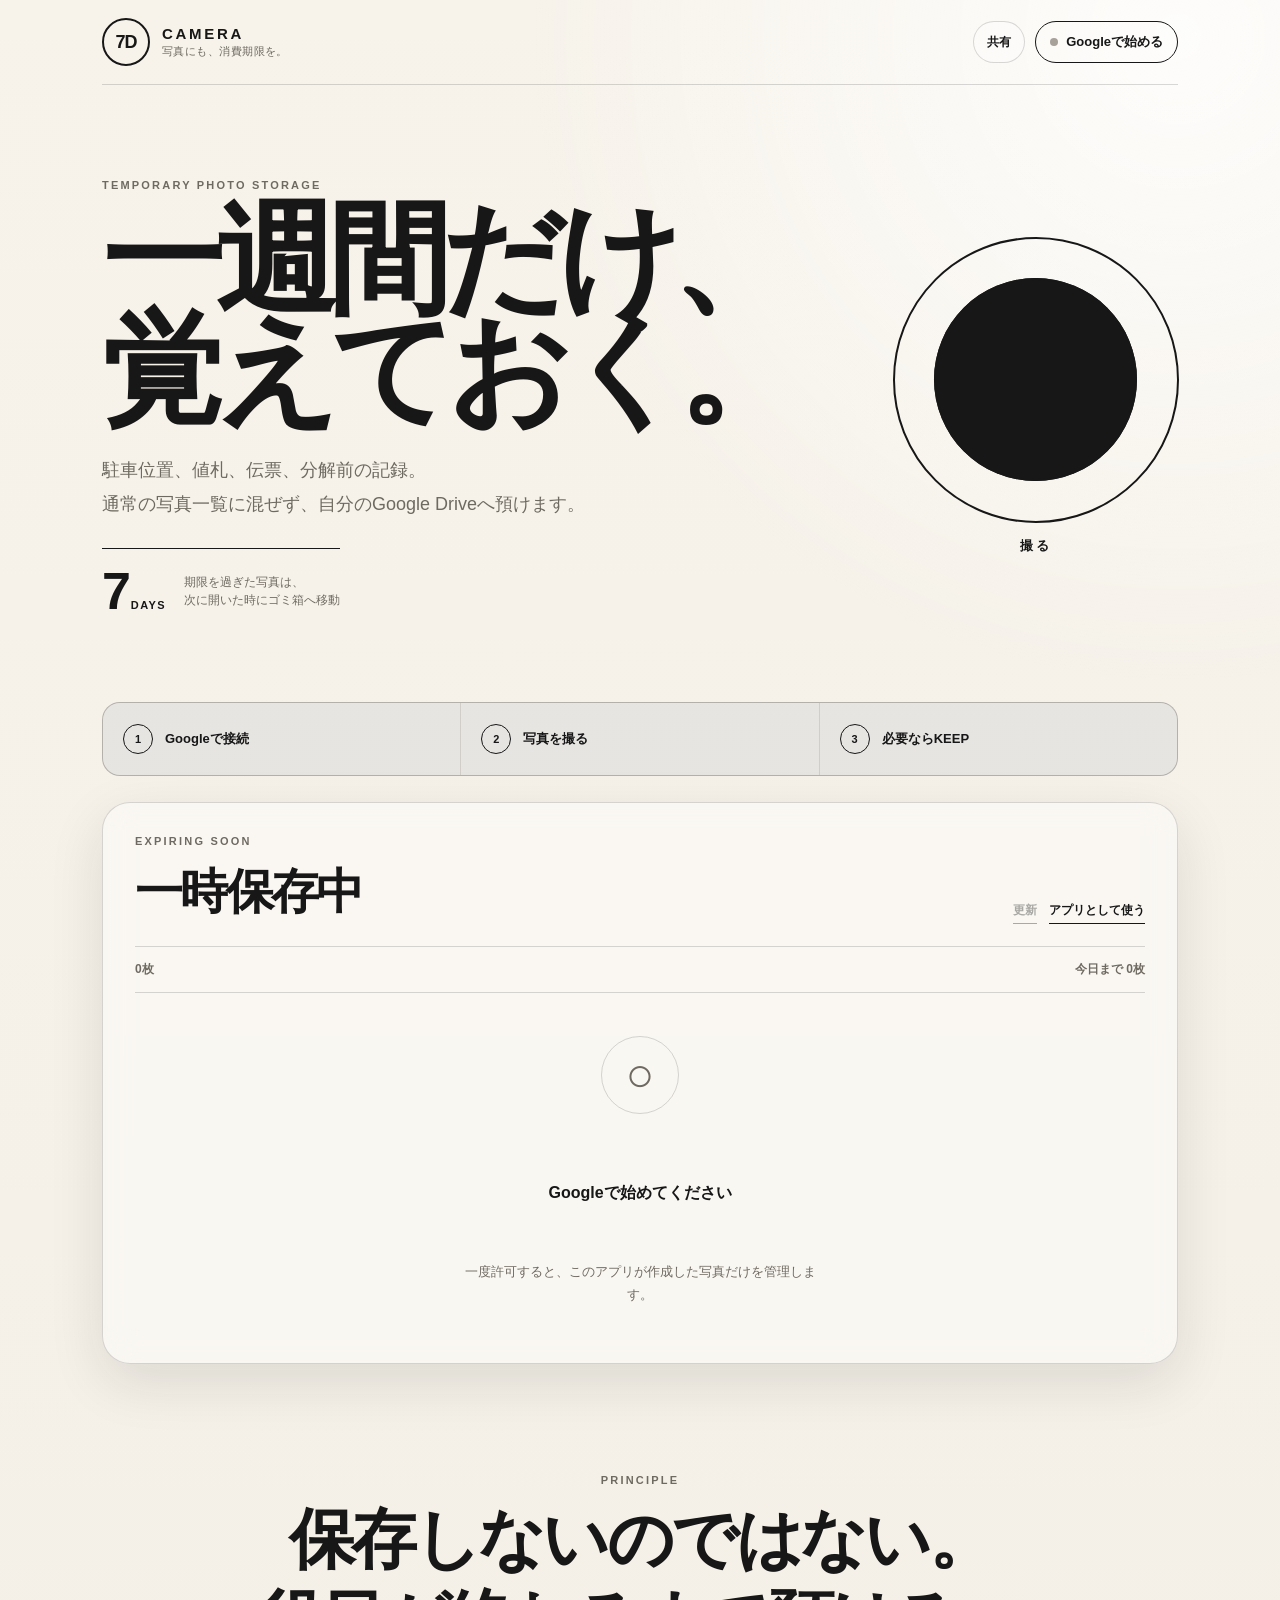
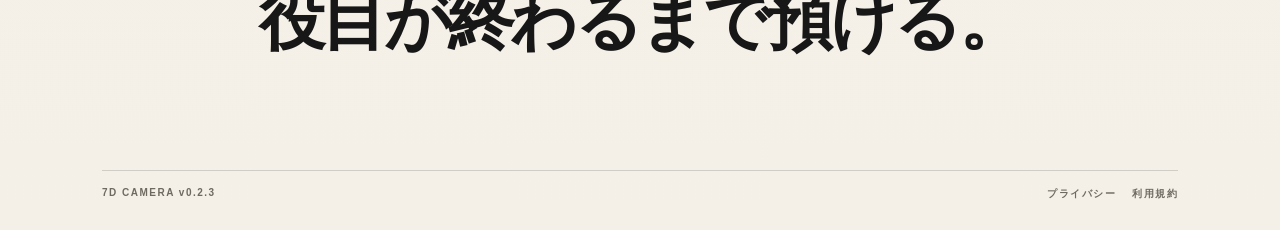
==== index.html @ 696d30a4 "Publish 7D CAMERA v0.2.3" ====
<!doctype html>
<html lang="ja">
<head>
  <meta charset="utf-8">
  <meta name="viewport" content="width=device-width, initial-scale=1, viewport-fit=cover">
  <meta name="theme-color" content="#f4f0e8">
  <meta name="description" content="一週間だけ残ればよい写真を、自分のGoogle Driveへ預ける一時保存カメラ。">
  <title>7D CAMERA</title>
  <link rel="manifest" href="manifest.webmanifest">
  <link rel="icon" href="icons/icon-192.png">
  <link rel="apple-touch-icon" href="icons/icon-192.png">
  <link rel="stylesheet" href="styles.css">
</head>
<body>
  <div class="app-shell">
    <header class="topbar">
      <a class="brand" href="./" aria-label="7D CAMERA ホーム">
        <span class="brand-mark" aria-hidden="true">7D</span>
        <span class="brand-copy">
          <strong>CAMERA</strong>
          <small>写真にも、消費期限を。</small>
        </span>
      </a>
      <div class="topbar-actions">
        <button id="shareButton" class="icon-text-button" type="button" aria-label="7D CAMERAを共有">共有</button>
        <button id="connectButton" class="connect-button" type="button">
          <span class="status-dot" aria-hidden="true"></span>
          <span id="connectLabel">Googleで始める</span>
        </button>
      </div>
    </header>

    <main>
      <section class="hero" aria-labelledby="heroTitle">
        <div class="hero-copy">
          <p class="eyebrow">TEMPORARY PHOTO STORAGE</p>
          <h1 id="heroTitle">一週間だけ、<br>覚えておく。</h1>
          <p class="hero-description">
            駐車位置、値札、伝票、分解前の記録。<br>
            通常の写真一覧に混ぜず、自分のGoogle Driveへ預けます。
          </p>
        </div>

        <button id="cameraButton" class="camera-button" type="button" aria-label="写真を撮る">
          <span class="camera-ring" aria-hidden="true">
            <span class="camera-lens"></span>
          </span>
          <span class="camera-label">撮る</span>
        </button>
        <input id="cameraInput" class="visually-hidden" type="file" accept="image/*" capture="environment">

        <div class="expiry-strip" aria-label="保存ルール">
          <div>
            <span class="expiry-number">7</span>
            <span class="expiry-unit">DAYS</span>
          </div>
          <p>期限を過ぎた写真は、<br>次に開いた時にゴミ箱へ移動</p>
        </div>
      </section>

      <section class="how-it-works" aria-label="使い方">
        <div><span>1</span><p>Googleで接続</p></div>
        <div><span>2</span><p>写真を撮る</p></div>
        <div><span>3</span><p>必要ならKEEP</p></div>
      </section>

      <section class="library" aria-labelledby="libraryTitle">
        <div class="section-heading">
          <div>
            <p class="eyebrow">EXPIRING SOON</p>
            <h2 id="libraryTitle">一時保存中</h2>
          </div>
          <div class="section-actions">
            <button id="refreshButton" class="text-button" type="button" disabled>更新</button>
            <button id="installButton" class="text-button" type="button">アプリとして使う</button>
          </div>
        </div>

        <div id="summaryBar" class="summary-bar" hidden>
          <span id="photoCount">0枚</span>
          <span id="urgentCount">今日まで 0枚</span>
        </div>

        <div id="emptyState" class="empty-state">
          <div class="empty-symbol" aria-hidden="true">○</div>
          <p id="emptyTitle">Googleで始めてください</p>
          <small id="emptyText">写真は、このアプリが作る専用フォルダだけで管理します。</small>
        </div>

        <div id="photoGrid" class="photo-grid" aria-live="polite"></div>
      </section>

      <section class="principle">
        <p class="eyebrow">PRINCIPLE</p>
        <blockquote>保存しないのではない。<br>役目が終わるまで預ける。</blockquote>
      </section>
    </main>

    <footer>
      <span>7D CAMERA <b>v0.2.3</b></span>
      <nav aria-label="法的情報">
        <a href="privacy.html">プライバシー</a>
        <a href="terms.html">利用規約</a>
      </nav>
    </footer>
  </div>

  <dialog id="captureDialog" class="capture-dialog">
    <form method="dialog" class="dialog-card">
      <div class="dialog-image-wrap">
        <img id="capturePreview" alt="撮影した写真の確認">
        <span class="preview-badge">あと7日</span>
      </div>
      <div class="dialog-copy">
        <p class="eyebrow">CONFIRM</p>
        <h2>この写真を預けますか？</h2>
        <p>あなたのGoogle Driveの「7D CAMERA」へ保存します。期限後は、次回起動時にゴミ箱へ移します。</p>
      </div>
      <div class="dialog-actions">
        <button id="retakeButton" class="secondary-button" value="cancel" type="submit">撮り直す</button>
        <button id="saveButton" class="primary-button" value="default" type="button">Driveへ保存</button>
      </div>
    </form>
  </dialog>

  <dialog id="confirmDialog" class="confirm-dialog">
    <form method="dialog" class="dialog-card compact">
      <div class="dialog-copy">
        <p class="eyebrow">CONFIRM</p>
        <h2 id="confirmTitle">写真を削除しますか？</h2>
        <p id="confirmText">Google Driveのゴミ箱へ移します。</p>
      </div>
      <div class="dialog-actions">
        <button class="secondary-button" value="cancel" type="submit">やめる</button>
        <button id="confirmActionButton" class="danger-button" value="default" type="button">ゴミ箱へ</button>
      </div>
    </form>
  </dialog>

  <dialog id="installDialog" class="confirm-dialog">
    <form method="dialog" class="dialog-card compact">
      <div class="dialog-copy">
        <p class="eyebrow">INSTALL</p>
        <h2 id="installTitle">ホーム画面に追加</h2>
        <p id="installText">ブラウザのメニューからホーム画面へ追加できます。</p>
      </div>
      <div class="dialog-actions single-action">
        <button class="primary-button" value="close" type="submit">わかりました</button>
      </div>
    </form>
  </dialog>

  <div id="loadingOverlay" class="loading-overlay" hidden>
    <div class="loader" aria-hidden="true"></div>
    <p id="loadingText">処理しています</p>
  </div>

  <div id="toast" class="toast" role="status" aria-live="polite"></div>

  <template id="photoCardTemplate">
    <article class="photo-card">
      <div class="photo-frame">
        <div class="photo-placeholder" aria-hidden="true"></div>
        <img class="photo-image" alt="一時保存中の写真" loading="lazy">
        <span class="days-badge"></span>
      </div>
      <div class="photo-meta">
        <time class="photo-date"></time>
        <div class="photo-actions">
          <button class="keep-button" type="button">KEEP</button>
          <button class="trash-button" type="button" aria-label="ゴミ箱へ移す">削除</button>
        </div>
      </div>
    </article>
  </template>

  <script src="config.js"></script>
  <script src="https://accounts.google.com/gsi/client" async defer></script>
  <script src="app.js" defer></script>
</body>
</html>
---- styles.css ----
:root {
  color-scheme: light;
  --paper: #f4f0e8;
  --ink: #171717;
  --muted: #6f6a61;
  --line: rgba(23, 23, 23, 0.16);
  --panel: rgba(255, 255, 255, 0.42);
  --white: #fffef9;
  --danger: #9b2c24;
  --shadow: 0 18px 55px rgba(27, 24, 20, 0.11);
  --radius-lg: 28px;
  --radius-md: 18px;
  --safe-top: env(safe-area-inset-top, 0px);
  --safe-bottom: env(safe-area-inset-bottom, 0px);
  font-family: Inter, "Helvetica Neue", Arial, "Hiragino Kaku Gothic ProN", "Yu Gothic", sans-serif;
}

* { box-sizing: border-box; }

html { background: var(--paper); }

body {
  margin: 0;
  min-width: 320px;
  background:
    radial-gradient(circle at 92% 2%, rgba(255,255,255,.82), transparent 30%),
    linear-gradient(180deg, #f7f3eb 0%, var(--paper) 100%);
  color: var(--ink);
  min-height: 100vh;
}

button, input { font: inherit; }
button { color: inherit; }
button:focus-visible, a:focus-visible { outline: 3px solid var(--ink); outline-offset: 4px; }

.app-shell {
  width: min(100%, 1120px);
  margin: 0 auto;
  padding: calc(18px + var(--safe-top)) 22px calc(28px + var(--safe-bottom));
}

.topbar {
  display: flex;
  align-items: center;
  justify-content: space-between;
  gap: 18px;
  padding-bottom: 18px;
  border-bottom: 1px solid var(--line);
}

.brand {
  display: inline-flex;
  align-items: center;
  gap: 12px;
  color: inherit;
  text-decoration: none;
}

.brand-mark {
  display: grid;
  place-items: center;
  width: 48px;
  height: 48px;
  border: 2px solid var(--ink);
  border-radius: 50%;
  font-size: 18px;
  font-weight: 800;
  letter-spacing: -0.06em;
}

.brand-copy { display: grid; gap: 2px; }
.brand-copy strong { font-size: 15px; letter-spacing: .18em; }
.brand-copy small { color: var(--muted); font-size: 11px; letter-spacing: .04em; }

.connect-button {
  display: inline-flex;
  align-items: center;
  gap: 8px;
  min-height: 42px;
  padding: 0 14px;
  border: 1px solid var(--ink);
  border-radius: 999px;
  background: transparent;
  font-size: 13px;
  font-weight: 700;
  cursor: pointer;
}

.status-dot {
  width: 8px;
  height: 8px;
  border-radius: 50%;
  background: #a7a199;
}
.connect-button.connected .status-dot { background: #1f7a4f; }
.connect-button:disabled { opacity: .55; cursor: wait; }

.hero {
  display: grid;
  grid-template-columns: minmax(0, 1.45fr) minmax(220px, .55fr);
  grid-template-areas:
    "copy camera"
    "expiry camera";
  gap: 26px 42px;
  padding: clamp(48px, 8vw, 94px) 0 clamp(54px, 8vw, 90px);
}

.hero-copy { grid-area: copy; align-self: end; }
.eyebrow {
  margin: 0 0 13px;
  color: var(--muted);
  font-size: 11px;
  font-weight: 800;
  letter-spacing: .2em;
}

h1 {
  margin: 0;
  max-width: 760px;
  font-size: clamp(54px, 9.5vw, 126px);
  line-height: .91;
  letter-spacing: -.075em;
  font-weight: 780;
}

.hero-description {
  margin: 28px 0 0;
  color: var(--muted);
  font-size: clamp(14px, 1.8vw, 18px);
  line-height: 1.9;
}

.camera-button {
  grid-area: camera;
  align-self: center;
  justify-self: center;
  display: grid;
  justify-items: center;
  gap: 14px;
  border: 0;
  background: transparent;
  cursor: pointer;
}

.camera-ring {
  display: grid;
  place-items: center;
  width: clamp(184px, 26vw, 286px);
  aspect-ratio: 1;
  border: 2px solid var(--ink);
  border-radius: 50%;
  transition: transform .2s ease, background .2s ease;
}

.camera-lens {
  width: 72%;
  aspect-ratio: 1;
  border-radius: 50%;
  background: var(--ink);
  box-shadow: inset 0 0 0 2px var(--ink);
  transition: transform .2s ease, background .2s ease;
}
.camera-button:hover .camera-ring { transform: scale(1.025); background: rgba(255,255,255,.45); }
.camera-button:active .camera-lens { transform: scale(.92); }
.camera-button:disabled { opacity: .42; cursor: not-allowed; }
.camera-label { font-size: 13px; font-weight: 800; letter-spacing: .18em; }

.expiry-strip {
  grid-area: expiry;
  display: flex;
  align-items: center;
  gap: 18px;
  width: fit-content;
  padding-top: 22px;
  border-top: 1px solid var(--ink);
}
.expiry-strip > div { display: flex; align-items: baseline; gap: 4px; }
.expiry-number { font-size: 52px; line-height: .8; font-weight: 800; letter-spacing: -.08em; }
.expiry-unit { font-size: 11px; font-weight: 800; letter-spacing: .13em; }
.expiry-strip p { margin: 0; color: var(--muted); font-size: 12px; line-height: 1.55; }

.library {
  padding: 32px;
  border: 1px solid var(--line);
  border-radius: var(--radius-lg);
  background: var(--panel);
  backdrop-filter: blur(14px);
  box-shadow: var(--shadow);
}

.section-heading {
  display: flex;
  justify-content: space-between;
  align-items: end;
  gap: 18px;
  margin-bottom: 22px;
}
.section-heading h2 { margin: 0; font-size: clamp(28px, 4vw, 48px); letter-spacing: -.055em; }
.section-actions { display: flex; gap: 12px; }
.text-button {
  padding: 0 0 4px;
  border: 0;
  border-bottom: 1px solid currentColor;
  background: transparent;
  font-size: 12px;
  font-weight: 800;
  cursor: pointer;
}
.text-button:disabled { opacity: .35; cursor: not-allowed; }

.summary-bar {
  display: flex;
  justify-content: space-between;
  gap: 12px;
  margin-bottom: 18px;
  padding: 14px 0;
  border-top: 1px solid var(--line);
  border-bottom: 1px solid var(--line);
  color: var(--muted);
  font-size: 12px;
  font-weight: 700;
}

.empty-state {
  display: grid;
  place-items: center;
  min-height: 320px;
  text-align: center;
}
.empty-symbol {
  display: grid;
  place-items: center;
  width: 78px;
  height: 78px;
  margin-bottom: 20px;
  border: 1px solid var(--line);
  border-radius: 50%;
  color: var(--muted);
  font-size: 48px;
  font-weight: 200;
}
.empty-state p { margin: 0 0 8px; font-weight: 800; }
.empty-state small { max-width: 370px; color: var(--muted); line-height: 1.7; }

.photo-grid {
  display: grid;
  grid-template-columns: repeat(3, minmax(0, 1fr));
  gap: 24px 18px;
}

.photo-card { min-width: 0; }
.photo-frame {
  position: relative;
  overflow: hidden;
  aspect-ratio: 4 / 3;
  border-radius: var(--radius-md);
  background: #ddd8cf;
}
.photo-image { width: 100%; height: 100%; object-fit: cover; display: block; opacity: 0; transition: opacity .25s ease; }
.photo-image.loaded { opacity: 1; }
.photo-placeholder {
  position: absolute;
  inset: 0;
  background: linear-gradient(105deg, #ded9d0 20%, #ece8df 40%, #ded9d0 60%);
  background-size: 220% 100%;
  animation: shimmer 1.4s linear infinite;
}
.photo-image.loaded + .days-badge ~ .photo-placeholder { display: none; }
.days-badge {
  position: absolute;
  top: 12px;
  left: 12px;
  padding: 7px 10px;
  border-radius: 999px;
  background: rgba(19,19,19,.82);
  color: white;
  font-size: 11px;
  font-weight: 800;
  backdrop-filter: blur(8px);
}
.days-badge.urgent { background: rgba(142, 43, 34, .9); }
.photo-meta {
  display: flex;
  align-items: center;
  justify-content: space-between;
  gap: 12px;
  padding: 11px 3px 0;
}
.photo-date { color: var(--muted); font-size: 11px; }
.photo-actions { display: flex; align-items: center; gap: 10px; }
.keep-button, .trash-button {
  border: 0;
  background: transparent;
  font-size: 11px;
  font-weight: 850;
  letter-spacing: .08em;
  cursor: pointer;
}
.keep-button { padding: 4px 0; border-bottom: 1px solid currentColor; }
.trash-button { color: var(--muted); padding: 4px 0; }

.principle { padding: clamp(62px, 10vw, 110px) 0; text-align: center; }
.principle blockquote { margin: 0; font-size: clamp(28px, 5.3vw, 66px); line-height: 1.22; letter-spacing: -.055em; font-weight: 720; }

footer {
  display: flex;
  justify-content: space-between;
  padding-top: 16px;
  border-top: 1px solid var(--line);
  color: var(--muted);
  font-size: 10px;
  font-weight: 800;
  letter-spacing: .15em;
}

.capture-dialog, .confirm-dialog {
  width: min(calc(100% - 28px), 620px);
  max-height: calc(100vh - 28px);
  padding: 0;
  border: 0;
  border-radius: 26px;
  background: var(--white);
  color: var(--ink);
  box-shadow: 0 28px 90px rgba(0,0,0,.25);
}
.capture-dialog::backdrop, .confirm-dialog::backdrop { background: rgba(18,17,15,.62); backdrop-filter: blur(8px); }
.dialog-card { padding: 18px; }
.dialog-card.compact { padding: 30px; }
.dialog-image-wrap { position: relative; overflow: hidden; aspect-ratio: 4/3; border-radius: 18px; background: #ddd; }
.dialog-image-wrap img { width: 100%; height: 100%; object-fit: contain; background: #181818; }
.preview-badge { position: absolute; top: 14px; left: 14px; padding: 8px 11px; border-radius: 999px; background: rgba(255,255,255,.9); font-size: 11px; font-weight: 800; }
.dialog-copy { padding: 22px 4px 18px; }
.dialog-copy h2 { margin: 0 0 10px; font-size: 28px; letter-spacing: -.04em; }
.dialog-copy p:not(.eyebrow) { margin: 0; color: var(--muted); font-size: 13px; line-height: 1.7; }
.dialog-actions { display: grid; grid-template-columns: 1fr 1.3fr; gap: 10px; }
.dialog-actions button { min-height: 50px; border-radius: 999px; font-weight: 800; cursor: pointer; }
.secondary-button { border: 1px solid var(--line); background: transparent; }
.primary-button { border: 1px solid var(--ink); background: var(--ink); color: white; }
.danger-button { border: 1px solid var(--danger); background: var(--danger); color: white; }

.loading-overlay {
  position: fixed;
  inset: 0;
  z-index: 100;
  display: grid;
  place-content: center;
  justify-items: center;
  gap: 16px;
  background: rgba(244,240,232,.84);
  backdrop-filter: blur(12px);
}
.loading-overlay[hidden] { display: none; }
.loader { width: 42px; height: 42px; border: 3px solid rgba(23,23,23,.16); border-top-color: var(--ink); border-radius: 50%; animation: spin .8s linear infinite; }
.loading-overlay p { margin: 0; font-size: 13px; font-weight: 800; }

.toast {
  position: fixed;
  z-index: 120;
  left: 50%;
  bottom: calc(22px + var(--safe-bottom));
  transform: translate(-50%, 24px);
  max-width: calc(100% - 36px);
  padding: 12px 16px;
  border-radius: 999px;
  background: var(--ink);
  color: white;
  font-size: 12px;
  font-weight: 700;
  opacity: 0;
  pointer-events: none;
  transition: opacity .2s ease, transform .2s ease;
}
.toast.show { opacity: 1; transform: translate(-50%, 0); }

.visually-hidden {
  position: absolute !important;
  width: 1px !important;
  height: 1px !important;
  padding: 0 !important;
  margin: -1px !important;
  overflow: hidden !important;
  clip: rect(0, 0, 0, 0) !important;
  white-space: nowrap !important;
  border: 0 !important;
}

@keyframes shimmer { to { background-position-x: -220%; } }
@keyframes spin { to { transform: rotate(360deg); } }

@media (max-width: 820px) {
  .hero {
    grid-template-columns: 1fr;
    grid-template-areas: "copy" "camera" "expiry";
  }
  .camera-button { margin-top: 18px; }
  .camera-ring { width: min(58vw, 260px); }
  .expiry-strip { justify-self: center; }
  .photo-grid { grid-template-columns: repeat(2, minmax(0, 1fr)); }
}

@media (max-width: 560px) {
  .app-shell { padding-left: 14px; padding-right: 14px; }
  .brand-copy small { display: none; }
  .connect-button { padding: 0 12px; }
  .hero { padding-top: 44px; }
  h1 { font-size: clamp(52px, 17vw, 84px); }
  .hero-description br { display: none; }
  .library { padding: 22px 14px; border-radius: 22px; }
  .section-heading { align-items: start; }
  .section-actions { flex-direction: column; align-items: flex-end; }
  .photo-grid { gap: 18px 10px; }
  .photo-meta { align-items: flex-start; flex-direction: column; gap: 7px; }
  .photo-actions { width: 100%; justify-content: space-between; }
  .empty-state { min-height: 280px; padding: 0 20px; }
  .dialog-card { padding: 10px; }
  .dialog-card.compact { padding: 24px 18px; }
  .dialog-copy { padding-left: 8px; padding-right: 8px; }
}

@media (prefers-reduced-motion: reduce) {
  *, *::before, *::after { scroll-behavior: auto !important; animation-duration: .001ms !important; animation-iteration-count: 1 !important; transition-duration: .001ms !important; }
}

/* Public distribution additions */
.topbar-actions { display: flex; align-items: center; gap: 10px; }
.icon-text-button {
  min-height: 42px;
  padding: 0 13px;
  border: 1px solid var(--line);
  border-radius: 999px;
  background: rgba(255,255,255,.28);
  font-size: 12px;
  font-weight: 800;
  cursor: pointer;
}
.how-it-works {
  display: grid;
  grid-template-columns: repeat(3, 1fr);
  gap: 1px;
  margin: 0 0 26px;
  overflow: hidden;
  border: 1px solid var(--line);
  border-radius: 18px;
  background: var(--line);
}
.how-it-works > div {
  display: flex;
  align-items: center;
  gap: 12px;
  min-height: 72px;
  padding: 16px 20px;
  background: rgba(255,255,255,.46);
}
.how-it-works span {
  display: grid;
  place-items: center;
  flex: 0 0 auto;
  width: 30px;
  height: 30px;
  border: 1px solid var(--ink);
  border-radius: 50%;
  font-size: 11px;
  font-weight: 850;
}
.how-it-works p { margin: 0; font-size: 13px; font-weight: 800; }
footer nav { display: flex; gap: 16px; }
footer a { color: inherit; text-decoration: none; border-bottom: 1px solid transparent; }
footer a:hover { border-bottom-color: currentColor; }
footer b { font-weight: 800; }
.dialog-actions.single-action { grid-template-columns: 1fr; }

.legal-page { min-height: 100vh; }
.legal-shell {
  width: min(calc(100% - 36px), 760px);
  margin: 0 auto;
  padding: calc(44px + var(--safe-top)) 0 calc(64px + var(--safe-bottom));
}
.legal-back { display: inline-block; margin-bottom: 64px; color: var(--ink); font-size: 13px; font-weight: 800; text-decoration: none; }
.legal-shell h1 { max-width: none; font-size: clamp(46px, 9vw, 84px); line-height: .95; }
.legal-updated { margin: 20px 0 52px; color: var(--muted); font-size: 12px; }
.legal-shell section { padding: 26px 0; border-top: 1px solid var(--line); }
.legal-shell h2 { margin: 0 0 12px; font-size: 20px; letter-spacing: -.03em; }
.legal-shell p { margin: 0 0 12px; color: var(--muted); font-size: 14px; line-height: 1.9; }
.legal-shell p:last-child { margin-bottom: 0; }
.legal-shell a { color: var(--ink); }
.legal-shell code { padding: 2px 5px; border-radius: 5px; background: rgba(23,23,23,.07); color: var(--ink); }

@media (max-width: 560px) {
  .topbar { align-items: flex-start; }
  .topbar-actions { flex-direction: column-reverse; align-items: flex-end; gap: 7px; }
  .icon-text-button { min-height: 34px; padding: 0 10px; }
  .connect-button { min-height: 38px; }
  .how-it-works { grid-template-columns: 1fr; }
  .how-it-works > div { min-height: 58px; }
  footer { align-items: flex-start; gap: 18px; }
  footer nav { flex-direction: column; gap: 8px; text-align: right; }
}
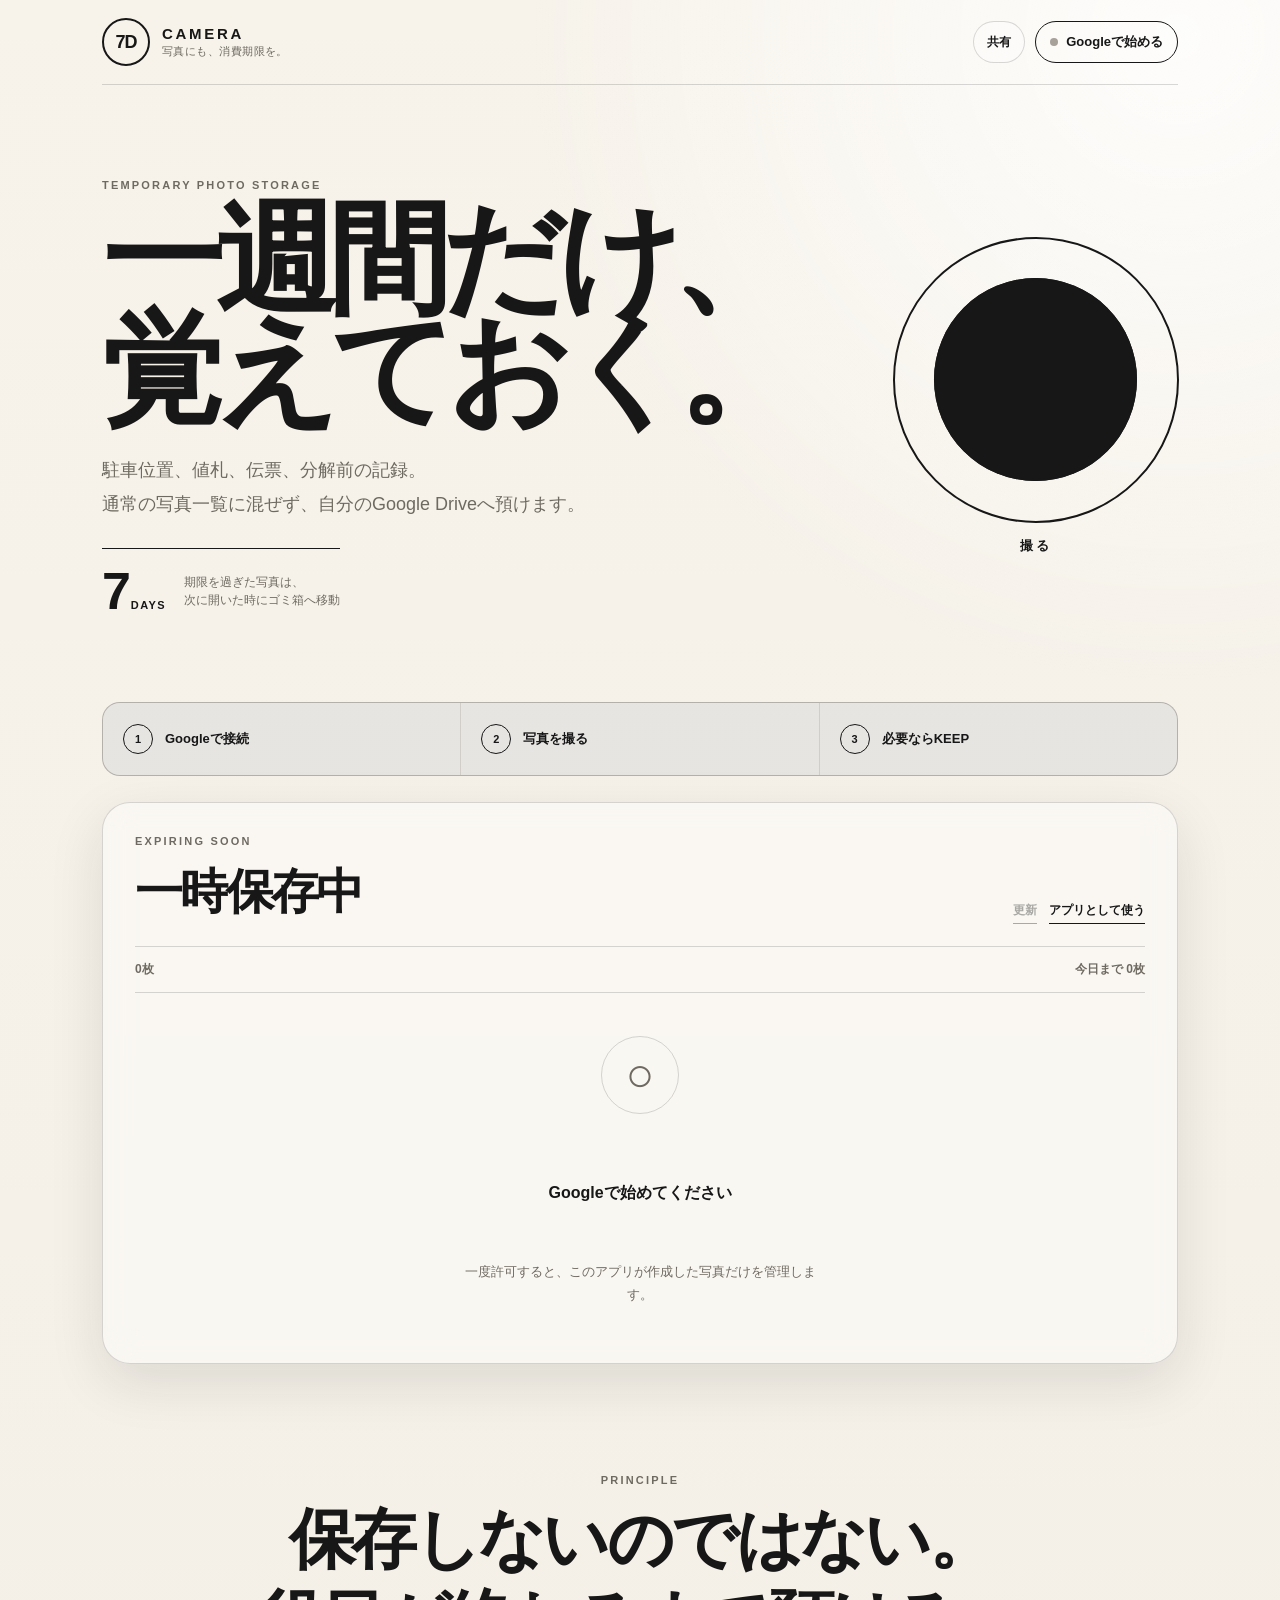
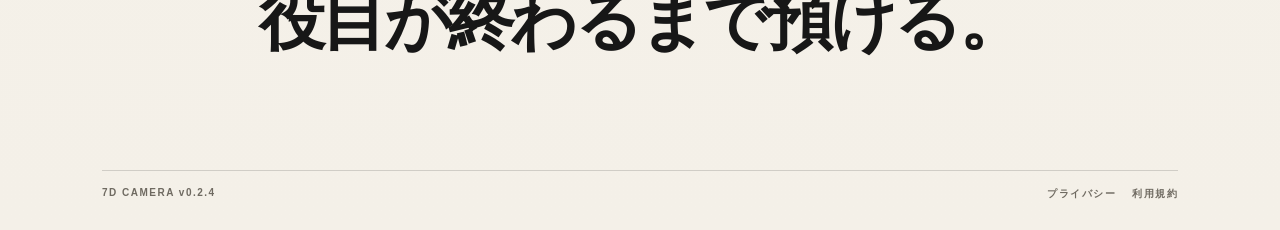
==== commit 3de86c65: "Restore active Google session on launch" ====
--- a/index.html
+++ b/index.html
@@ -34,7 +34,10 @@
       <section class="hero" aria-labelledby="heroTitle">
         <div class="hero-copy">
           <p class="eyebrow">TEMPORARY PHOTO STORAGE</p>
-          <h1 id="heroTitle">一週間だけ、<br>覚えておく。</h1>
+          <h1 id="heroTitle">
+            <span class="headline-line">一週間だけ、</span>
+            <span class="headline-line">覚えておく。</span>
+          </h1>
           <p class="hero-description">
             駐車位置、値札、伝票、分解前の記録。<br>
             通常の写真一覧に混ぜず、自分のGoogle Driveへ預けます。
@@ -97,7 +100,7 @@
     </main>
 
     <footer>
-      <span>7D CAMERA <b>v0.2.3</b></span>
+      <span>7D CAMERA <b>v0.2.4</b></span>
       <nav aria-label="法的情報">
         <a href="privacy.html">プライバシー</a>
         <a href="terms.html">利用規約</a>
@@ -175,7 +178,8 @@
   </template>
 
   <script src="config.js"></script>
-  <script src="https://accounts.google.com/gsi/client" async defer></script>
+  <script src="https://accounts.google.com/gsi/client" defer></script>
+  <script src="auth-persistence.js" defer></script>
   <script src="app.js" defer></script>
 </body>
 </html>
--- a/styles.css
+++ b/styles.css
@@ -121,6 +121,11 @@
   line-height: .91;
   letter-spacing: -.075em;
   font-weight: 780;
+}
+
+.headline-line {
+  display: block;
+  white-space: nowrap;
 }
 
 .hero-description {
@@ -403,7 +408,7 @@
   .brand-copy small { display: none; }
   .connect-button { padding: 0 12px; }
   .hero { padding-top: 44px; }
-  h1 { font-size: clamp(52px, 17vw, 84px); }
+  h1 { font-size: clamp(44px, 15.5vw, 84px); }
   .hero-description br { display: none; }
   .library { padding: 22px 14px; border-radius: 22px; }
   .section-heading { align-items: start; }
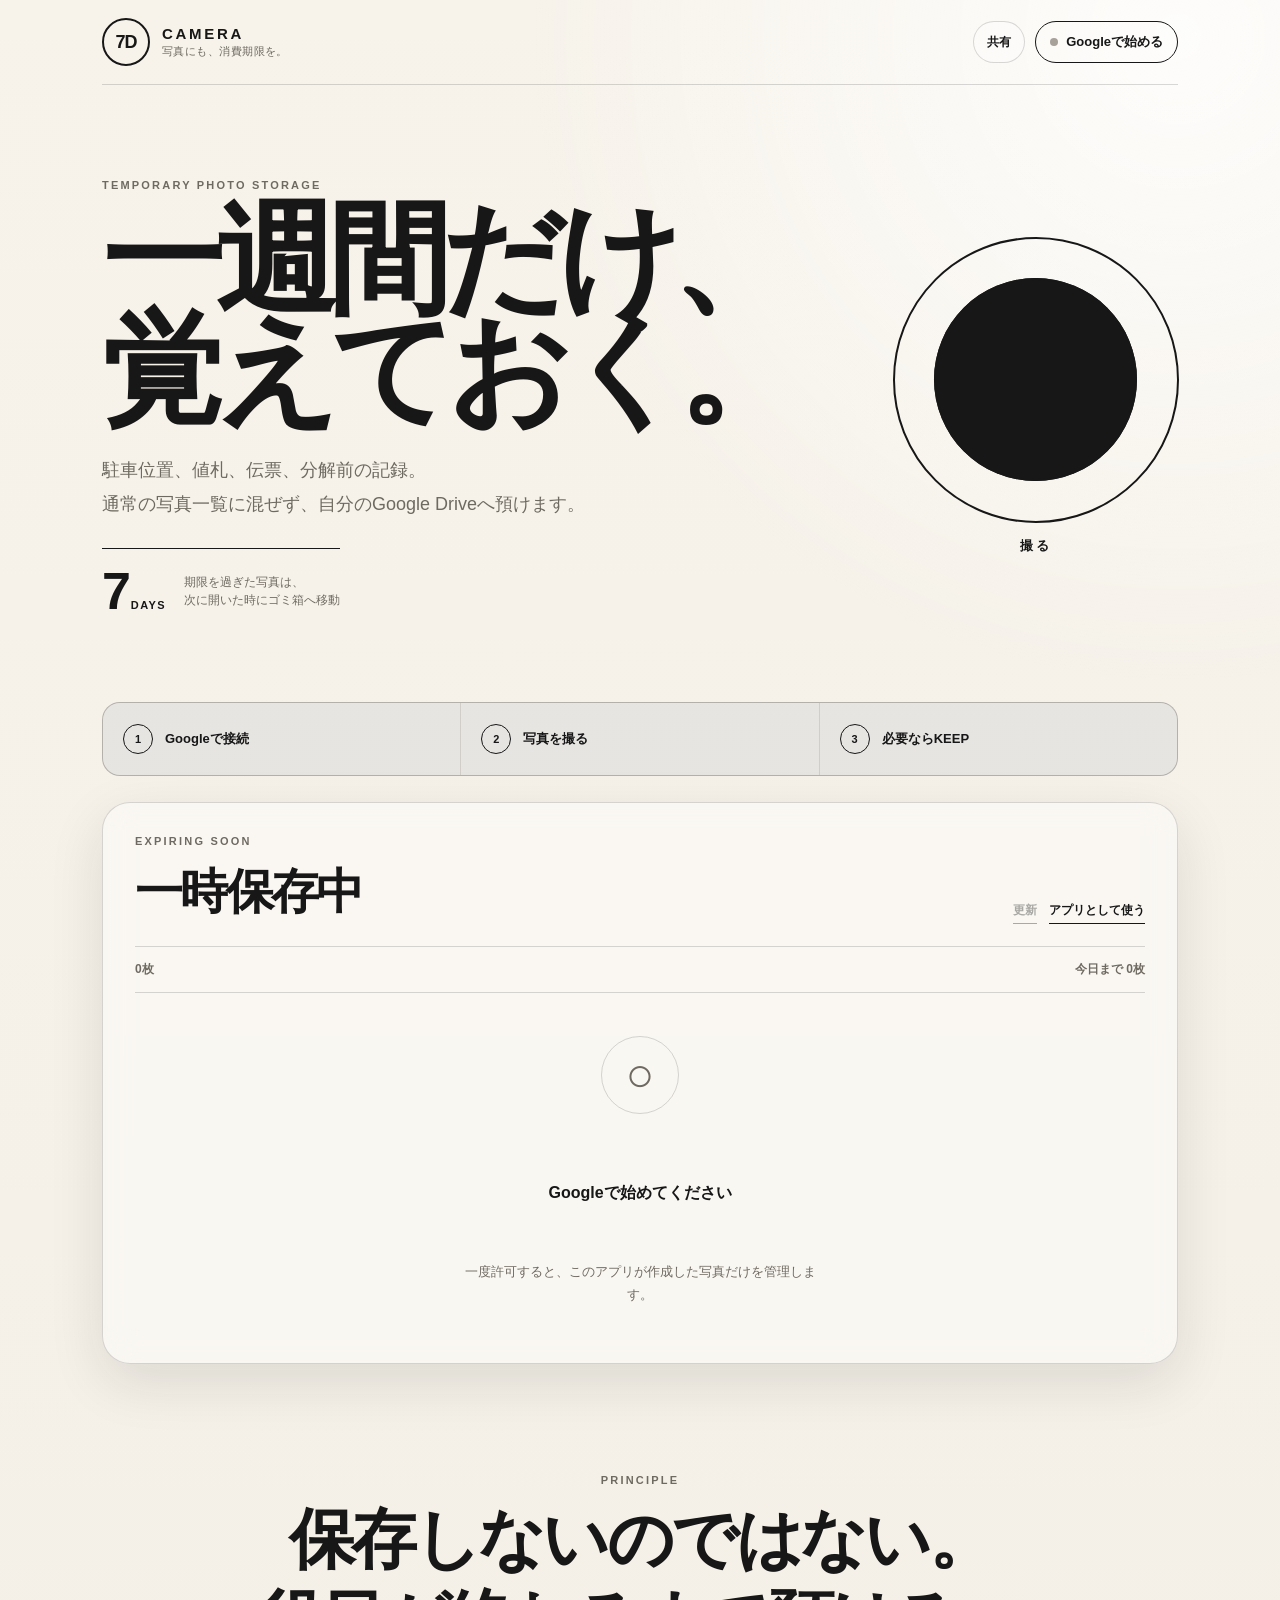
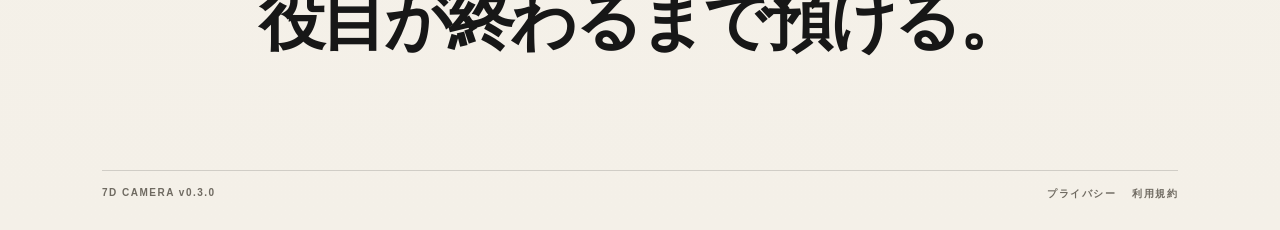
==== commit b6d1e814: "Bump 7D CAMERA to v0.3.0" ====
--- a/index.html
+++ b/index.html
@@ -100,7 +100,7 @@
     </main>
 
     <footer>
-      <span>7D CAMERA <b>v0.2.4</b></span>
+      <span>7D CAMERA <b>v0.3.0</b></span>
       <nav aria-label="法的情報">
         <a href="privacy.html">プライバシー</a>
         <a href="terms.html">利用規約</a>
